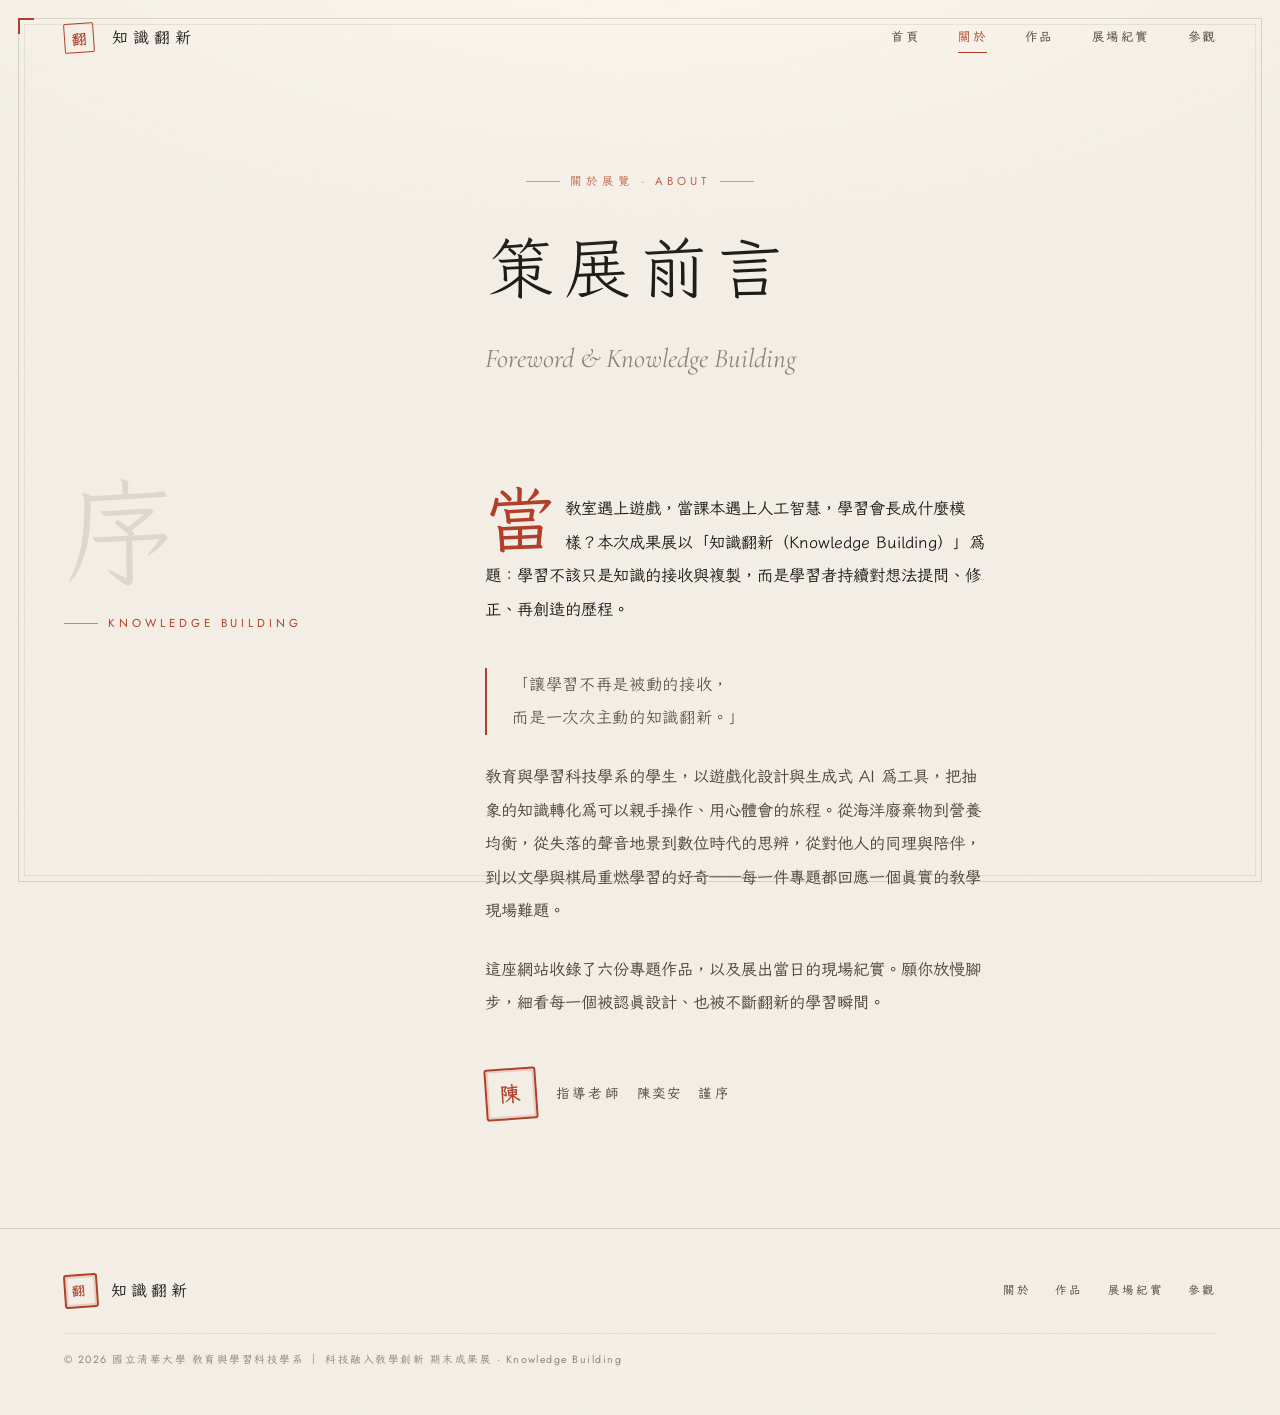
==== about.html @ 681e4fb9 "改版為多頁式網站；主標題改為「知識翻新 Knowledge Building」 單頁 → 多頁：首頁／關於／作品總覽／作品專頁（work.html?id=）／展場紀實／參觀。 共用 styles.cs" ====
<!DOCTYPE html>
<html lang="zh-Hant">
<head>
<meta charset="UTF-8" />
<meta name="viewport" content="width=device-width, initial-scale=1.0" />
<title>關於 ｜ 知識翻新 Knowledge Building</title>
<meta name="description" content="策展前言與「知識翻新（Knowledge Building）」理念 — 國立清華大學 教育與學習科技學系 期末成果展。" />
<meta name="robots" content="noindex, nofollow" />
<meta name="googlebot" content="noindex, nofollow" />
<link rel="preconnect" href="https://fonts.googleapis.com">
<link rel="preconnect" href="https://fonts.gstatic.com" crossorigin>
<link href="https://fonts.googleapis.com/css2?family=Cormorant+Garamond:ital,wght@0,300;0,400;0,500;0,600;1,300;1,400;1,500&family=Jost:wght@300;400;500&family=LXGW+WenKai+TC:wght@300;400;700&display=swap" rel="stylesheet">
<link rel="stylesheet" href="styles.css">
</head>

<body data-page="about">

<nav class="nav" id="nav">
  <a class="nav__brand" href="index.html" aria-label="知識翻新 首頁">
    <span class="nav__mark">翻</span><span class="nav__name">知識翻新</span>
  </a>
  <div class="nav__links">
    <a href="index.html">首頁</a>
    <a href="about.html" class="is-active">關於</a>
    <a href="works.html">作品</a>
    <a href="gallery.html">展場紀實</a>
    <a href="visit.html">參觀</a>
  </div>
</nav>

<main class="subpage">
  <div class="page-head">
    <p class="eyebrow eyebrow--center">關於展覽 · About</p>
    <h1 class="page-head__zh">策展前言</h1>
    <p class="page-head__en">Foreword &amp; Knowledge Building</p>
  </div>

  <section class="section foreword">
    <div class="foreword__grid">
      <aside class="foreword__aside" data-reveal>
        <div class="num">序</div>
        <p class="eyebrow" style="margin-top:1.8rem">Knowledge Building</p>
      </aside>
      <div class="foreword__body">
        <!-- ✎ 策展前言（由陳奕安老師撰寫，可整段替換） -->
        <p data-reveal>當教室遇上遊戲，當課本遇上人工智慧，學習會長成什麼模樣？本次成果展以「知識翻新（Knowledge Building）」為題：學習不該只是知識的接收與複製，而是學習者持續對想法提問、修正、再創造的歷程。</p>
        <p class="pull" data-reveal data-d="120">「讓學習不再是被動的接收，<br>而是一次次主動的知識翻新。」</p>
        <p data-reveal data-d="160">教育與學習科技學系的學生，以遊戲化設計與生成式 AI 為工具，把抽象的知識轉化為可以親手操作、用心體會的旅程。從海洋廢棄物到營養均衡，從失落的聲音地景到數位時代的思辨，從對他人的同理與陪伴，到以文學與棋局重燃學習的好奇——每一件專題都回應一個真實的教學現場難題。</p>
        <p data-reveal data-d="200">這座網站收錄了六份專題作品，以及展出當日的現場紀實。願你放慢腳步，細看每一個被認真設計、也被不斷翻新的學習瞬間。</p>
        <div class="foreword__sign" data-reveal data-d="240">
          <span class="seal" style="--s:52px">陳</span>
          <span>指導老師　<span class="who">陳奕安</span>　謹序</span>
        </div>
      </div>
    </div>
  </section>
</main>

<footer class="foot">
  <div class="foot__in">
    <a class="foot__brand" href="index.html"><span class="seal" style="--s:34px">翻</span>知識翻新</a>
    <div class="foot__links">
      <a href="about.html">關於</a><a href="works.html">作品</a><a href="gallery.html">展場紀實</a><a href="visit.html">參觀</a>
    </div>
    <div class="foot__copy">© 2026 國立清華大學 教育與學習科技學系 ｜ 科技融入教學創新 期末成果展 · Knowledge Building</div>
  </div>
</footer>

<script src="https://cdn.jsdelivr.net/npm/gsap@3.13.0/dist/gsap.min.js"></script>
<script src="https://cdn.jsdelivr.net/npm/gsap@3.13.0/dist/ScrollTrigger.min.js"></script>
<script src="https://cdn.jsdelivr.net/npm/lenis@1.1.18/dist/lenis.min.js"></script>
<script src="app.js"></script>
</body>
</html>
---- styles.css ----
/* ════════════════════════════════════════════════════
   知識翻新 · Knowledge Building — 共用樣式
   ════════════════════════════════════════════════════ */
:root{
  --paper:        #f4efe6;
  --paper-2:      #ece5d8;
  --paper-3:      #e3dbcb;
  --ink:          #1d1b17;
  --ink-soft:     #4a443b;
  --ink-faint:    #8c8475;
  --cinnabar:     #b0402a;
  --cinnabar-2:   #8f2f1d;
  --line:         rgba(29,27,23,0.14);
  --line-soft:    rgba(29,27,23,0.08);

  --serif:  "LXGW WenKai TC", "Noto Serif TC", "Songti TC", serif;
  --display:"Cormorant Garamond", "LXGW WenKai TC", serif;
  --label:  "Jost", "LXGW WenKai TC", sans-serif;

  --ease: cubic-bezier(.2,.72,.2,1);
  --pad:  clamp(1.4rem, 5vw, 6rem);
}

*{ margin:0; padding:0; box-sizing:border-box; }

html{ scroll-behavior:smooth; scroll-padding-top:6rem; -webkit-font-smoothing:antialiased; text-rendering:optimizeLegibility; }
body{ font-family:var(--serif); background:var(--paper); color:var(--ink); line-height:1.85; overflow-x:hidden; position:relative; }

::selection{ background:var(--cinnabar); color:var(--paper); }
::-webkit-scrollbar{ width:11px; }
::-webkit-scrollbar-track{ background:var(--paper-2); }
::-webkit-scrollbar-thumb{ background:#c5bba8; border:3px solid var(--paper-2); border-radius:20px; }
::-webkit-scrollbar-thumb:hover{ background:var(--cinnabar); }

img{ display:block; max-width:100%; }
a{ color:inherit; text-decoration:none; }
button{ font:inherit; color:inherit; background:none; border:none; cursor:pointer; }

/* ── 大氣層 / 裱褙 / 進度 ── */
.atmosphere{ position:fixed; inset:0; pointer-events:none; z-index:1; }
.atmosphere .spotlight{ position:absolute; inset:0;
  background:
    radial-gradient(120% 70% at 50% -10%, rgba(255,250,240,.85), transparent 55%),
    radial-gradient(140% 120% at 50% 50%, transparent 55%, rgba(60,48,32,.13) 100%); }
.atmosphere .grain{ position:absolute; inset:-200%; opacity:.05; mix-blend-mode:multiply;
  background-image:url("data:image/svg+xml,%3Csvg xmlns='http://www.w3.org/2000/svg' width='220' height='220'%3E%3Cfilter id='n'%3E%3CfeTurbulence type='fractalNoise' baseFrequency='0.9' numOctaves='3' stitchTiles='stitch'/%3E%3C/filter%3E%3Crect width='100%25' height='100%25' filter='url(%23n)' opacity='0.5'/%3E%3C/svg%3E"); }

.page-frame{ position:fixed; inset:clamp(.7rem,1.4vw,1.4rem); border:1px solid var(--line); z-index:90; pointer-events:none; }
.page-frame::before{ content:""; position:absolute; inset:5px; border:1px solid var(--line-soft); }
.page-frame::after{ content:""; position:absolute; top:-1px; left:-1px; width:14px; height:14px; border-top:2px solid var(--cinnabar); border-left:2px solid var(--cinnabar); }

.progress{ position:fixed; top:0; left:0; height:2px; width:0%; background:var(--cinnabar); z-index:120; transition:width .1s linear; }

/* ── 印章 ── */
.seal{ display:inline-grid; place-items:center; width:var(--s,58px); height:var(--s,58px);
  border:2px solid var(--cinnabar); border-radius:3px; color:var(--cinnabar);
  font-family:var(--serif); font-weight:600; font-size:calc(var(--s,58px)*.4); line-height:1;
  transform:rotate(-4deg); box-shadow:inset 0 0 0 2px rgba(176,64,42,.18); }

/* ── 共用排版 ── */
.eyebrow{ font-family:var(--label); font-weight:400; font-size:.72rem; letter-spacing:.34em; text-transform:uppercase;
  color:var(--cinnabar); display:inline-flex; align-items:center; gap:.9em; }
.eyebrow::before{ content:""; width:34px; height:1px; background:var(--cinnabar); opacity:.6; }
.eyebrow--center{ justify-content:center; }
.eyebrow--center::after{ content:""; width:34px; height:1px; background:var(--cinnabar); opacity:.6; }

.section{ position:relative; z-index:2; padding-inline:var(--pad); }
.sec-head__zh{ font-family:var(--serif); font-weight:300; font-size:clamp(2rem,5vw,3.6rem); letter-spacing:.16em; line-height:1.2; margin-top:.6rem; }
.sec-head__en{ font-family:var(--display); font-style:italic; font-weight:400; font-size:clamp(1rem,2vw,1.5rem); color:var(--ink-faint); letter-spacing:.04em; margin-top:.2rem; }

/* ── 導覽列 ── */
.nav{ position:fixed; top:0; left:0; right:0; z-index:100; display:flex; align-items:center; justify-content:space-between;
  padding:1.4rem clamp(1.6rem,5vw,4.5rem); transition:padding .5s var(--ease), background .5s var(--ease), box-shadow .5s var(--ease); }
.nav.scrolled{ padding-block:.85rem; background:rgba(244,239,230,.82); backdrop-filter:blur(12px) saturate(1.2); box-shadow:0 1px 0 var(--line); }
.nav__brand{ display:flex; align-items:center; gap:.85rem; }
.nav__mark{ width:30px; height:30px; border:1.5px solid var(--cinnabar); border-radius:2px; display:grid; place-items:center;
  color:var(--cinnabar); font-family:var(--serif); font-weight:600; font-size:.95rem; transform:rotate(-4deg); }
.nav__name{ font-family:var(--serif); font-weight:500; letter-spacing:.3em; font-size:1rem; padding-left:.3em; }
.nav__links{ display:flex; gap:2.4rem; }
.nav__links a{ font-family:var(--label); font-weight:400; font-size:.78rem; letter-spacing:.18em; color:var(--ink-soft); position:relative; padding:.3em 0; transition:color .35s; }
.nav__links a::after{ content:""; position:absolute; left:0; bottom:0; height:1px; width:0; background:var(--cinnabar); transition:width .4s var(--ease); }
.nav__links a:hover{ color:var(--cinnabar); }
.nav__links a:hover::after,
.nav__links a.is-active::after{ width:100%; }
.nav__links a.is-active{ color:var(--cinnabar); }
/* 深色頁的導覽列 */
.nav--on-dark .nav__name, .nav--on-dark .nav__links a{ color:rgba(244,239,230,.82); }
.nav--on-dark.scrolled{ background:rgba(22,18,12,.7); box-shadow:0 1px 0 rgba(244,239,230,.12); }

/* ════════════════════════════════════════════════════
   入口 / HERO（首頁）
   ════════════════════════════════════════════════════ */
.hero{ position:relative; z-index:2; min-height:100vh; display:flex; flex-direction:column; justify-content:center; align-items:center; text-align:center; padding:8rem var(--pad) 6rem; }
.hero__year{ position:absolute; top:50%; left:50%; transform:translate(-50%,-54%); font-family:var(--display); font-weight:300; font-size:min(46vw,40rem); color:var(--ink); opacity:.038; line-height:1; letter-spacing:-.02em; pointer-events:none; user-select:none; white-space:nowrap; }
.hero__inner{ position:relative; }
.hero__eyebrow{ margin-bottom:2.4rem; }
.hero__title{ font-family:var(--serif); font-weight:300; font-size:clamp(3.4rem,15vw,12rem); line-height:.96; letter-spacing:.08em; display:flex; justify-content:center; gap:.04em; flex-wrap:wrap; }
.hero__title .char{ display:inline-block; transform:translateY(115%); }
.hero__latin{ font-family:var(--display); font-weight:400; letter-spacing:.42em; font-size:clamp(.85rem,2.2vw,1.4rem); text-transform:uppercase; color:var(--ink-soft); margin-top:1.8rem; padding-left:.42em; }
.hero__rule{ width:1px; height:clamp(36px,6vh,64px); background:var(--line); margin:2.2rem auto 1.6rem; position:relative; }
.hero__rule::after{ content:""; position:absolute; top:0; left:50%; transform:translateX(-50%); width:5px; height:5px; border-radius:50%; background:var(--cinnabar); }
.hero__fullname{ font-family:var(--serif); font-weight:400; font-size:clamp(1rem,2.4vw,1.4rem); letter-spacing:.16em; color:var(--ink); margin-bottom:1.3rem; }
.hero__meta{ font-family:var(--label); font-weight:300; font-size:clamp(.74rem,1.6vw,.92rem); letter-spacing:.22em; color:var(--ink-soft); display:flex; flex-wrap:wrap; justify-content:center; align-items:center; gap:.4em 1.3em; }
.hero__meta .dot{ color:var(--cinnabar); }
.hero__seal{ position:absolute; right:clamp(.5rem,4vw,3rem); bottom:clamp(4rem,10vh,7rem); }
.scroll-hint{ position:absolute; bottom:2.4rem; left:50%; transform:translateX(-50%); font-family:var(--label); font-weight:300; font-size:.66rem; letter-spacing:.3em; text-transform:uppercase; color:var(--ink-faint); display:flex; flex-direction:column; align-items:center; gap:.8rem; }
.scroll-hint span{ width:1px; height:34px; background:var(--ink-faint); position:relative; overflow:hidden; }
.scroll-hint span::after{ content:""; position:absolute; inset:0; background:var(--cinnabar); animation:drip 2.4s var(--ease) infinite; }
@keyframes drip{ 0%{transform:translateY(-100%)} 50%{transform:translateY(0)} 100%{transform:translateY(100%)} }

.hero [data-load]{ opacity:0; transform:translateY(22px); animation:rise 1.2s var(--ease) forwards; }
.hero .hero__title .char{ animation:charRise 1.1s var(--ease) forwards; }
.hero__eyebrow{ animation-delay:.15s; }
.hero__title .char:nth-child(1){ animation-delay:.42s; }
.hero__title .char:nth-child(2){ animation-delay:.54s; }
.hero__title .char:nth-child(3){ animation-delay:.66s; }
.hero__title .char:nth-child(4){ animation-delay:.78s; }
.hero__latin{ animation-delay:.95s; }
.hero__rule{ animation-delay:1.1s; }
.hero__fullname{ animation-delay:1.2s; }
.hero__meta{ animation-delay:1.32s; }
.hero__seal{ animation-delay:1.55s; }
.scroll-hint{ animation-delay:1.8s; }
@keyframes rise{ to{ opacity:1; transform:none; } }
@keyframes charRise{ to{ transform:translateY(0); } }

/* ════════════════════════════════════════════════════
   首頁 · 站內導覽（章節索引 + 精選）
   ════════════════════════════════════════════════════ */
.home-index{ max-width:1180px; margin:0 auto; padding:clamp(5rem,12vh,9rem) var(--pad); }
.home-index__list{ border-top:1px solid var(--line); }
.idx{ display:grid; grid-template-columns:auto 1fr auto; align-items:center; gap:clamp(1rem,4vw,3rem); padding:clamp(1.6rem,4vh,2.6rem) .4rem; border-bottom:1px solid var(--line); transition:padding-left .4s var(--ease); }
.idx:hover{ padding-left:1.6rem; }
.idx__no{ font-family:var(--display); font-style:italic; font-size:clamp(1.1rem,2vw,1.5rem); color:var(--cinnabar); opacity:.8; }
.idx__zh{ font-family:var(--serif); font-weight:500; font-size:clamp(1.6rem,4vw,2.6rem); letter-spacing:.06em; }
.idx__zh small{ display:block; font-family:var(--display); font-style:italic; font-weight:400; font-size:.5em; color:var(--ink-faint); letter-spacing:.02em; margin-top:.2em; }
.idx__go{ font-family:var(--label); font-size:.72rem; letter-spacing:.24em; text-transform:uppercase; color:var(--ink-faint); display:inline-flex; align-items:center; gap:.6em; transition:color .35s, gap .35s; white-space:nowrap; }
.idx:hover .idx__go{ color:var(--cinnabar); gap:1.1em; }

/* ════════════════════════════════════════════════════
   子頁通用頁首
   ════════════════════════════════════════════════════ */
.subpage{ padding-top:clamp(6rem,12vh,8rem); }
.page-head{ max-width:1280px; margin:0 auto; padding:clamp(2rem,6vh,4.5rem) var(--pad) clamp(2.5rem,7vh,5rem); text-align:center; }
.page-head .eyebrow{ justify-content:center; }
.page-head__zh{ font-family:var(--serif); font-weight:300; font-size:clamp(2.4rem,6vw,4.2rem); letter-spacing:.14em; margin-top:.8rem; }
.page-head__en{ font-family:var(--display); font-style:italic; font-size:clamp(1.1rem,2.2vw,1.7rem); color:var(--ink-faint); margin-top:.3rem; }

/* ════════════════════════════════════════════════════
   裱框（作品總覽 / 專頁共用）
   ════════════════════════════════════════════════════ */
.artwork{ position:relative; }
.frame{ position:relative; background:linear-gradient(150deg,#2b2620,#191510); padding:clamp(8px,1vw,14px); border-radius:1px;
  box-shadow:0 1px 0 rgba(255,255,255,.06) inset, 0 .4px 2px rgba(0,0,0,.4), 0 36px 60px -28px rgba(40,28,16,.55), 0 10px 24px -18px rgba(40,28,16,.4);
  transition:transform .8s var(--ease), box-shadow .8s var(--ease); }
.frame::after{ content:""; position:absolute; inset:0; pointer-events:none; z-index:3;
  background:linear-gradient(125deg, rgba(255,255,255,.12) 0%, transparent 20%, transparent 80%, rgba(255,255,255,.05) 100%); }
.mat{ background:radial-gradient(140% 120% at 50% 0%, #fbf7ef, #efe8db); padding:clamp(12px,1.6vw,26px); border-radius:1px;
  box-shadow:0 0 0 1px rgba(0,0,0,.05) inset, 0 2px 5px rgba(60,45,25,.14) inset, 0 14px 22px -16px rgba(60,45,25,.3) inset; }
.canvas{ position:relative; overflow:hidden; box-shadow:0 1px 3px rgba(0,0,0,.22), 0 0 0 1px rgba(0,0,0,.06); }
.canvas img{ display:block; width:100%; height:auto; }
.artwork--zoom{ cursor:zoom-in; }
.artwork__hint{ position:absolute; left:50%; bottom:clamp(14px,2vw,30px); transform:translateX(-50%); z-index:4;
  font-family:var(--label); font-size:.62rem; letter-spacing:.24em; text-transform:uppercase; color:var(--ink);
  background:rgba(251,247,239,.86); border:1px solid var(--line); padding:.5em 1em; border-radius:30px;
  opacity:0; transition:opacity .5s var(--ease); pointer-events:none; backdrop-filter:blur(4px); }
.artwork:hover .frame{ transform:translateY(-8px); box-shadow:0 1px 0 rgba(255,255,255,.06) inset, 0 .4px 2px rgba(0,0,0,.4), 0 54px 80px -30px rgba(40,28,16,.6), 0 18px 34px -20px rgba(40,28,16,.45); }
.artwork:hover .artwork__hint{ opacity:1; }

/* 標籤 */
.label__no{ font-family:var(--display); font-weight:300; font-size:clamp(2.2rem,5vw,3.6rem); line-height:1; color:var(--cinnabar); opacity:.85; }
.label__no small{ font-family:var(--label); font-size:.8rem; letter-spacing:.2em; vertical-align:super; opacity:.7; }
.label__title{ font-family:var(--serif); font-weight:500; font-size:clamp(1.5rem,3vw,2.2rem); letter-spacing:.04em; margin:.9rem 0 .25rem; }
.label__en{ font-family:var(--display); font-style:italic; font-weight:400; font-size:clamp(1rem,1.6vw,1.25rem); color:var(--ink-faint); margin-bottom:1.4rem; }
.label__meta{ list-style:none; border-top:1px solid var(--line); padding-top:1.2rem; margin-bottom:1.4rem; display:grid; gap:.55rem; }
.label__meta li{ display:grid; grid-template-columns:5.5em 1fr; gap:1rem; align-items:baseline; font-size:.94rem; color:var(--ink-soft); }
.label__meta .k{ font-family:var(--label); font-weight:400; font-size:.68rem; letter-spacing:.2em; text-transform:uppercase; color:var(--ink-faint); }
.label__meta .v{ font-family:var(--serif); letter-spacing:.02em; }
.label__desc{ font-size:1rem; line-height:1.95; color:var(--ink-soft); }

/* ════════════════════════════════════════════════════
   作品總覽（works.html）
   ════════════════════════════════════════════════════ */
.works-grid{ max-width:1280px; margin:0 auto; padding:0 var(--pad) clamp(5rem,12vh,9rem);
  display:grid; grid-template-columns:repeat(auto-fill,minmax(min(100%,300px),1fr)); gap:clamp(2.2rem,4.5vw,4rem) clamp(2rem,4vw,3.5rem); }
.work-card{ display:block; }
.work-card .frame{ transition:transform .6s var(--ease), box-shadow .6s var(--ease); }
.work-card:hover .frame{ transform:translateY(-10px); box-shadow:0 1px 0 rgba(255,255,255,.06) inset, 0 .4px 2px rgba(0,0,0,.4), 0 54px 80px -30px rgba(40,28,16,.6), 0 18px 34px -20px rgba(40,28,16,.45); }
.work-card__cap{ margin-top:1.4rem; display:flex; gap:1rem; align-items:baseline; }
.work-card__no{ font-family:var(--display); font-style:italic; font-size:1.4rem; color:var(--cinnabar); opacity:.8; line-height:1; flex:none; }
.work-card__title{ font-family:var(--serif); font-weight:500; font-size:clamp(1.1rem,1.6vw,1.35rem); letter-spacing:.03em; line-height:1.45; }
.work-card__team{ font-family:var(--label); font-size:.72rem; letter-spacing:.12em; color:var(--ink-faint); margin-top:.3em; }
.work-card__en{ font-family:var(--display); font-style:italic; color:var(--ink-faint); font-size:.95rem; margin-top:.15em; }

/* ════════════════════════════════════════════════════
   作品專頁（work.html）
   ════════════════════════════════════════════════════ */
.work{ max-width:1180px; margin:0 auto; padding:clamp(1rem,3vh,2rem) var(--pad) clamp(3rem,7vh,5rem);
  display:grid; grid-template-columns:minmax(0,460px) 1fr; gap:clamp(2.5rem,6vw,6rem); align-items:start; }
.work__media{ position:sticky; top:clamp(6rem,12vh,8rem); }
.work__body{ padding-top:.5rem; }
.work__desc{ font-size:clamp(1.02rem,1.2vw,1.18rem); line-height:2.05; color:var(--ink-soft); margin-top:.4rem; }
.work__pull{ font-family:var(--serif); font-weight:300; font-size:clamp(1.2rem,2vw,1.6rem); line-height:1.7; color:var(--ink); margin:1.8rem 0; padding-left:1.4rem; border-left:2px solid var(--cinnabar); }
.work-nav{ max-width:1180px; margin:0 auto; padding:clamp(2rem,5vh,3.5rem) var(--pad) clamp(5rem,11vh,8rem); border-top:1px solid var(--line);
  display:flex; align-items:center; justify-content:space-between; gap:1rem; font-family:var(--label); }
.work-nav a{ display:inline-flex; flex-direction:column; gap:.3em; font-size:.72rem; letter-spacing:.18em; text-transform:uppercase; color:var(--ink-faint); transition:color .35s; }
.work-nav a:hover{ color:var(--cinnabar); }
.work-nav a b{ font-family:var(--serif); font-weight:500; font-size:1rem; letter-spacing:.04em; text-transform:none; color:var(--ink); }
.work-nav a:hover b{ color:var(--cinnabar); }
.work-nav__next{ text-align:right; }
.work-nav__home{ font-size:.72rem; letter-spacing:.2em; text-transform:uppercase; color:var(--ink-faint); }

/* ════════════════════════════════════════════════════
   展場紀實 / 膠卷放映廳（gallery.html）
   ════════════════════════════════════════════════════ */
.reel{ position:relative; z-index:2; background:#16120c; color:var(--paper); }
.reel__intro{ position:relative; z-index:2; text-align:center; padding-block:clamp(2rem,5vh,4rem); }
.reel__intro .eyebrow{ color:#e2a877; }
.reel__intro .eyebrow::before, .reel__intro .eyebrow::after{ background:#e2a877; opacity:.7; }
.reel__intro .sec-head__zh{ color:var(--paper); }
.docu__count{ font-family:var(--display); font-style:italic; color:rgba(244,239,230,.5); font-size:clamp(1rem,2vw,1.4rem); margin-top:.6rem; }

.reel__stage{ position:relative; height:100vh; overflow:hidden; display:flex; flex-direction:column; justify-content:center; }
.reel__stage::before{ content:""; position:absolute; inset:0; z-index:1; pointer-events:none;
  background:
    radial-gradient(75% 50% at 50% 44%, rgba(255,226,176,.10), transparent 62%),
    radial-gradient(125% 120% at 50% 50%, transparent 50%, rgba(0,0,0,.72) 100%); }
.reel__stage::after{ content:""; position:absolute; inset:0; z-index:6; pointer-events:none; opacity:.06; mix-blend-mode:screen;
  background-image:url("data:image/svg+xml,%3Csvg xmlns='http://www.w3.org/2000/svg' width='180' height='180'%3E%3Cfilter id='n'%3E%3CfeTurbulence type='fractalNoise' baseFrequency='0.9' numOctaves='2'/%3E%3C/filter%3E%3Crect width='100%25' height='100%25' filter='url(%23n)'/%3E%3C/svg%3E"); }
.reel__rows{ position:relative; z-index:2; display:flex; flex-direction:column; gap:clamp(.6rem,1.4vh,1.3rem); }
.reel__strip{ display:flex; align-items:center; gap:clamp(.7rem,1.5vw,1.4rem); height:clamp(140px,21vh,240px); padding-inline:50vw; will-change:transform; }
.reel__strip:nth-child(2){ height:clamp(155px,24vh,270px); }
.cell{ position:relative; height:100%; flex:none; padding:0; cursor:zoom-in; background:#000; border:1px solid rgba(244,239,230,.16);
  box-shadow:0 20px 44px -20px rgba(0,0,0,.85); transform-origin:center center; will-change:transform,opacity; }
.cell img{ display:block; height:100%; width:auto; max-width:none; }
.cell::after{ content:attr(data-no); position:absolute; left:7px; bottom:6px; z-index:2; font-family:var(--label); font-size:.5rem; letter-spacing:.12em;
  color:rgba(244,239,230,.85); background:rgba(0,0,0,.45); padding:.2em .5em; opacity:0; transition:opacity .35s; }
.cell:hover::after{ opacity:1; }
.reel__perf{ position:absolute; left:-2vw; right:-2vw; height:clamp(16px,2.3vh,24px); z-index:5; pointer-events:none;
  background:linear-gradient(#0e0b07,#060402); box-shadow:0 0 18px rgba(0,0,0,.6); overflow:hidden; }
.reel__perf i{ position:absolute; inset:0; background-image:radial-gradient(circle, rgba(244,239,230,.5) 0 26%, transparent 30%);
  background-size:28px 100%; background-position:0 50%; background-repeat:repeat-x; }
.reel__perf--top{ top:0; }
.reel__perf--bottom{ bottom:0; }
.reel__hud{ position:absolute; left:0; right:0; bottom:clamp(2rem,5vh,3.4rem); z-index:7; display:flex; flex-direction:column; align-items:center; gap:.7rem; pointer-events:none; }
.reel__now{ font-family:var(--label); font-size:.62rem; letter-spacing:.34em; text-transform:uppercase; color:#e2a877; display:inline-flex; align-items:center; gap:.7em; }
.reel__now::before{ content:""; width:6px; height:6px; border-radius:50%; background:var(--cinnabar); box-shadow:0 0 8px var(--cinnabar); animation:pulse 1.8s ease-in-out infinite; }
@keyframes pulse{ 0%,100%{opacity:1} 50%{opacity:.25} }
.reel__counter{ font-family:var(--display); font-style:italic; font-size:clamp(1.1rem,2.2vw,1.6rem); color:var(--paper); letter-spacing:.04em; }
.reel__bar{ width:min(40vw,300px); height:2px; background:rgba(244,239,230,.18); position:relative; overflow:hidden; }
.reel__bar i{ position:absolute; left:0; top:0; height:100%; width:6%; background:var(--cinnabar); }
.reel-tail{ height:26vh; background:linear-gradient(#16120c, var(--paper)); position:relative; z-index:2; }
.reel.is-fallback .reel__stage{ height:auto; overflow-x:auto; padding-block:4vh; }
.reel.is-fallback .reel__strip{ padding-inline:5vw; }
.reel.is-fallback .cell{ opacity:1 !important; transform:none !important; }
.reel.is-fallback .reel__perf{ display:none; }

/* ════════════════════════════════════════════════════
   參觀資訊（visit.html）
   ════════════════════════════════════════════════════ */
.visit{ position:relative; z-index:2; background:var(--ink); color:var(--paper); padding:clamp(6rem,16vh,10rem) var(--pad) clamp(4rem,9vh,7rem); min-height:80vh; }
.visit__top{ max-width:1280px; margin:0 auto clamp(3.5rem,7vh,5.5rem); display:grid; grid-template-columns:1.4fr 1fr; gap:3rem; align-items:end; }
.visit__title{ font-family:var(--serif); font-weight:300; font-size:clamp(2.4rem,6vw,4.6rem); letter-spacing:.1em; line-height:1.1; }
.visit__title em{ font-family:var(--display); font-style:italic; color:#d98e6f; font-weight:400; }
.visit__sub{ font-family:var(--label); letter-spacing:.22em; font-size:.8rem; color:rgba(244,239,230,.6); text-align:right; }
.visit__grid{ max-width:1280px; margin:0 auto; display:grid; grid-template-columns:repeat(4,1fr); gap:2.5rem; border-top:1px solid rgba(244,239,230,.16); padding-top:clamp(2.5rem,5vh,3.5rem); }
.info h4{ font-family:var(--label); font-weight:400; font-size:.7rem; letter-spacing:.26em; text-transform:uppercase; color:#d98e6f; margin-bottom:1.1rem; }
.info p{ font-size:1rem; line-height:1.9; color:rgba(244,239,230,.86); }
.info p span{ color:rgba(244,239,230,.5); font-size:.9rem; }

/* ════════════════════════════════════════════════════
   關於 / 策展前言（about.html）
   ════════════════════════════════════════════════════ */
.foreword{ padding-block:clamp(2rem,5vh,4rem) clamp(5rem,12vh,9rem); }
.foreword__grid{ max-width:1180px; margin-inline:auto; display:grid; grid-template-columns:minmax(0,.8fr) minmax(0,1.7fr); gap:clamp(2.5rem,6vw,6rem); }
.foreword__aside{ position:relative; }
.foreword__aside .num{ font-family:var(--display); font-weight:300; font-size:clamp(4rem,9vw,8rem); line-height:.8; color:var(--ink); opacity:.1; }
.foreword__body p{ font-size:clamp(1.02rem,1.25vw,1.22rem); line-height:2.05; color:var(--ink-soft); margin-bottom:1.6rem; max-width:50ch; }
.foreword__body p:first-of-type{ color:var(--ink); }
.foreword__body p:first-of-type::first-letter{ font-family:var(--display); font-weight:500; float:left; font-size:4.4rem; line-height:.74; padding:.06em .14em 0 0; color:var(--cinnabar); }
.pull{ font-family:var(--serif); font-weight:300; font-size:clamp(1.4rem,2.6vw,2rem); line-height:1.7; letter-spacing:.04em; color:var(--ink); margin:2.6rem 0; padding-left:1.6rem; border-left:2px solid var(--cinnabar); }
.foreword__sign{ display:flex; align-items:center; gap:1.2rem; margin-top:3rem; font-family:var(--label); letter-spacing:.16em; font-size:.85rem; color:var(--ink-soft); }
.foreword__sign .who{ font-family:var(--serif); font-weight:500; letter-spacing:.08em; }

/* ════════════════════════════════════════════════════
   燈箱
   ════════════════════════════════════════════════════ */
.lightbox{ position:fixed; inset:0; z-index:200; display:flex; align-items:center; justify-content:center; background:rgba(18,15,11,.95);
  opacity:0; visibility:hidden; transition:opacity .45s var(--ease), visibility .45s; padding:clamp(1rem,4vw,3rem); backdrop-filter:blur(6px); }
.lightbox.open{ opacity:1; visibility:visible; }
.lightbox__fig{ display:flex; flex-direction:column; align-items:center; gap:1.1rem; max-width:100%; max-height:100%; }
.lightbox__img{ max-width:min(92vw,1500px); max-height:80vh; width:auto; height:auto; object-fit:contain; background:#fff; padding:clamp(6px,.8vw,12px);
  box-shadow:0 40px 80px -30px rgba(0,0,0,.8); transform:scale(.97); transition:transform .45s var(--ease); }
.lightbox.open .lightbox__img{ transform:scale(1); }
.lightbox__cap{ font-family:var(--label); letter-spacing:.22em; font-size:.74rem; text-transform:uppercase; color:rgba(244,239,230,.72); text-align:center; }
.lightbox__cap b{ font-family:var(--serif); font-weight:500; letter-spacing:.06em; text-transform:none; color:var(--paper); }
.lightbox__btn{ position:absolute; top:50%; transform:translateY(-50%); width:54px; height:54px; border-radius:50%; display:grid; place-items:center;
  color:var(--paper); border:1px solid rgba(244,239,230,.25); font-size:1.6rem; line-height:1; transition:background .3s, border-color .3s; backdrop-filter:blur(4px); }
.lightbox__btn:hover{ background:var(--cinnabar); border-color:var(--cinnabar); }
.lightbox__prev{ left:clamp(.6rem,3vw,2.5rem); }
.lightbox__next{ right:clamp(.6rem,3vw,2.5rem); }
.lightbox__close{ position:absolute; top:clamp(1rem,3vw,2rem); right:clamp(1rem,3vw,2rem); width:48px; height:48px; border-radius:50%; display:grid; place-items:center;
  color:var(--paper); border:1px solid rgba(244,239,230,.25); font-size:1.5rem; transition:background .3s,border-color .3s,transform .3s; }
.lightbox__close:hover{ background:var(--cinnabar); border-color:var(--cinnabar); transform:rotate(90deg); }

/* ════════════════════════════════════════════════════
   頁尾（共用）
   ════════════════════════════════════════════════════ */
.foot{ position:relative; z-index:2; border-top:1px solid var(--line); }
.foot__in{ max-width:1340px; margin:0 auto; padding:clamp(2.4rem,5vh,3.4rem) var(--pad); display:flex; flex-wrap:wrap; gap:1.2rem 2.5rem; align-items:center; justify-content:space-between; }
.foot__brand{ display:flex; align-items:center; gap:.8rem; font-family:var(--serif); letter-spacing:.26em; }
.foot__links{ display:flex; flex-wrap:wrap; gap:1.5rem; font-family:var(--label); font-size:.72rem; letter-spacing:.18em; text-transform:uppercase; color:var(--ink-soft); }
.foot__links a{ transition:color .35s; }
.foot__links a:hover{ color:var(--cinnabar); }
.foot__copy{ font-family:var(--label); font-size:.66rem; letter-spacing:.14em; color:var(--ink-faint); width:100%; padding-top:1rem; border-top:1px solid var(--line-soft); margin-top:.4rem; }

/* ════════════════════════════════════════════════════
   頁面轉場
   ════════════════════════════════════════════════════ */
.transition{ position:fixed; inset:0; z-index:300; background:var(--ink); display:grid; place-items:center; transform:translateY(-100%); pointer-events:none; }
.transition__mark{ display:flex; flex-direction:column; align-items:center; gap:1rem; opacity:.92; }
.transition__mark .seal{ --s:64px; border-color:#e2a877; color:#e2a877; box-shadow:inset 0 0 0 2px rgba(226,168,119,.2); }
.transition__mark span{ font-family:var(--label); letter-spacing:.4em; font-size:.7rem; text-transform:uppercase; color:rgba(244,239,230,.7); padding-left:.4em; }

/* ── 捲動浮現 ── */
[data-reveal]{ opacity:0; transform:translateY(34px); transition:opacity 1s var(--ease), transform 1s var(--ease); transition-delay:var(--d,0ms); }
[data-reveal].in{ opacity:1; transform:none; }

/* ════════════════════════════════════════════════════
   響應式
   ════════════════════════════════════════════════════ */
@media (max-width:900px){
  .nav__links{ gap:1.3rem; }
  .nav__links a{ font-size:.7rem; letter-spacing:.12em; }
  .foreword__grid{ grid-template-columns:1fr; gap:1.5rem; }
  .work{ grid-template-columns:1fr; gap:2rem; }
  .work__media{ position:static; max-width:440px; margin-inline:auto; }
  .visit__top{ grid-template-columns:1fr; }
  .visit__sub{ text-align:left; }
  .visit__grid{ grid-template-columns:1fr 1fr; gap:2rem; }
  .idx__zh{ font-size:clamp(1.4rem,6vw,2rem); }
}
@media (max-width:560px){
  .nav__name{ display:none; }
  .visit__grid{ grid-template-columns:1fr; }
  .hero__seal{ display:none; }
  .label__meta li{ grid-template-columns:1fr; gap:.1rem; }
  .lightbox__btn{ width:44px; height:44px; }
  .idx{ grid-template-columns:auto 1fr; }
  .idx__go{ display:none; }
}
@media (prefers-reduced-motion:reduce){
  *{ animation:none !important; transition:none !important; }
  [data-reveal]{ opacity:1 !important; transform:none !important; }
  .hero [data-load]{ opacity:1 !important; transform:none !important; }
  .hero__title .char{ transform:none !important; }
  .transition{ display:none !important; }
  html{ scroll-behavior:auto; }
}
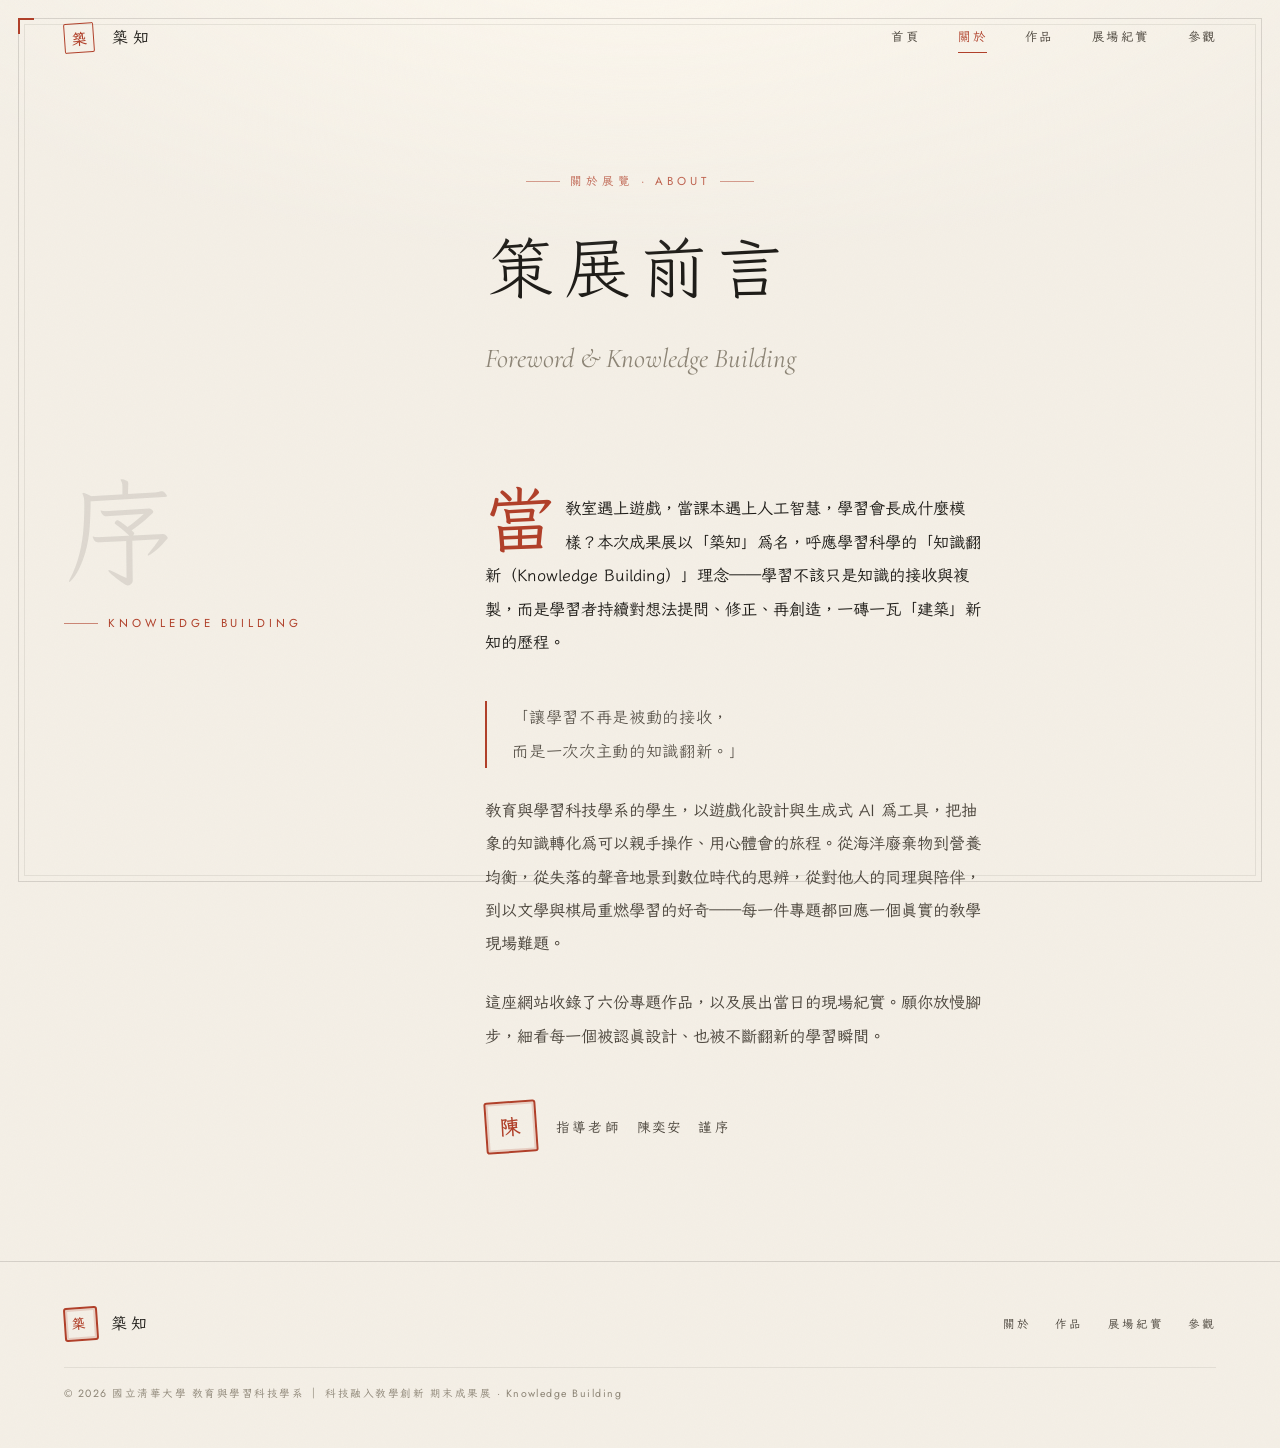
==== commit ccedcbdd: "主標題改為「築知」（Knowledge Building） 由直白的「知識翻新」改為自創雅緻詞「築知」（建築知識＝Knowledge Building）， 更具設計感；印章字改為「築」。導覽、頁尾、各" ====
--- a/about.html
+++ b/about.html
@@ -3,7 +3,7 @@
 <head>
 <meta charset="UTF-8" />
 <meta name="viewport" content="width=device-width, initial-scale=1.0" />
-<title>關於 ｜ 知識翻新 Knowledge Building</title>
+<title>關於 ｜ 築知 Knowledge Building</title>
 <meta name="description" content="策展前言與「知識翻新（Knowledge Building）」理念 — 國立清華大學 教育與學習科技學系 期末成果展。" />
 <meta name="robots" content="noindex, nofollow" />
 <meta name="googlebot" content="noindex, nofollow" />
@@ -16,8 +16,8 @@
 <body data-page="about">
 
 <nav class="nav" id="nav">
-  <a class="nav__brand" href="index.html" aria-label="知識翻新 首頁">
-    <span class="nav__mark">翻</span><span class="nav__name">知識翻新</span>
+  <a class="nav__brand" href="index.html" aria-label="築知 首頁">
+    <span class="nav__mark">築</span><span class="nav__name">築知</span>
   </a>
   <div class="nav__links">
     <a href="index.html">首頁</a>
@@ -43,7 +43,7 @@
       </aside>
       <div class="foreword__body">
         <!-- ✎ 策展前言（由陳奕安老師撰寫，可整段替換） -->
-        <p data-reveal>當教室遇上遊戲，當課本遇上人工智慧，學習會長成什麼模樣？本次成果展以「知識翻新（Knowledge Building）」為題：學習不該只是知識的接收與複製，而是學習者持續對想法提問、修正、再創造的歷程。</p>
+        <p data-reveal>當教室遇上遊戲，當課本遇上人工智慧，學習會長成什麼模樣？本次成果展以「築知」為名，呼應學習科學的「知識翻新（Knowledge Building）」理念——學習不該只是知識的接收與複製，而是學習者持續對想法提問、修正、再創造，一磚一瓦「建築」新知的歷程。</p>
         <p class="pull" data-reveal data-d="120">「讓學習不再是被動的接收，<br>而是一次次主動的知識翻新。」</p>
         <p data-reveal data-d="160">教育與學習科技學系的學生，以遊戲化設計與生成式 AI 為工具，把抽象的知識轉化為可以親手操作、用心體會的旅程。從海洋廢棄物到營養均衡，從失落的聲音地景到數位時代的思辨，從對他人的同理與陪伴，到以文學與棋局重燃學習的好奇——每一件專題都回應一個真實的教學現場難題。</p>
         <p data-reveal data-d="200">這座網站收錄了六份專題作品，以及展出當日的現場紀實。願你放慢腳步，細看每一個被認真設計、也被不斷翻新的學習瞬間。</p>
@@ -58,7 +58,7 @@
 
 <footer class="foot">
   <div class="foot__in">
-    <a class="foot__brand" href="index.html"><span class="seal" style="--s:34px">翻</span>知識翻新</a>
+    <a class="foot__brand" href="index.html"><span class="seal" style="--s:34px">築</span>築知</a>
     <div class="foot__links">
       <a href="about.html">關於</a><a href="works.html">作品</a><a href="gallery.html">展場紀實</a><a href="visit.html">參觀</a>
     </div>
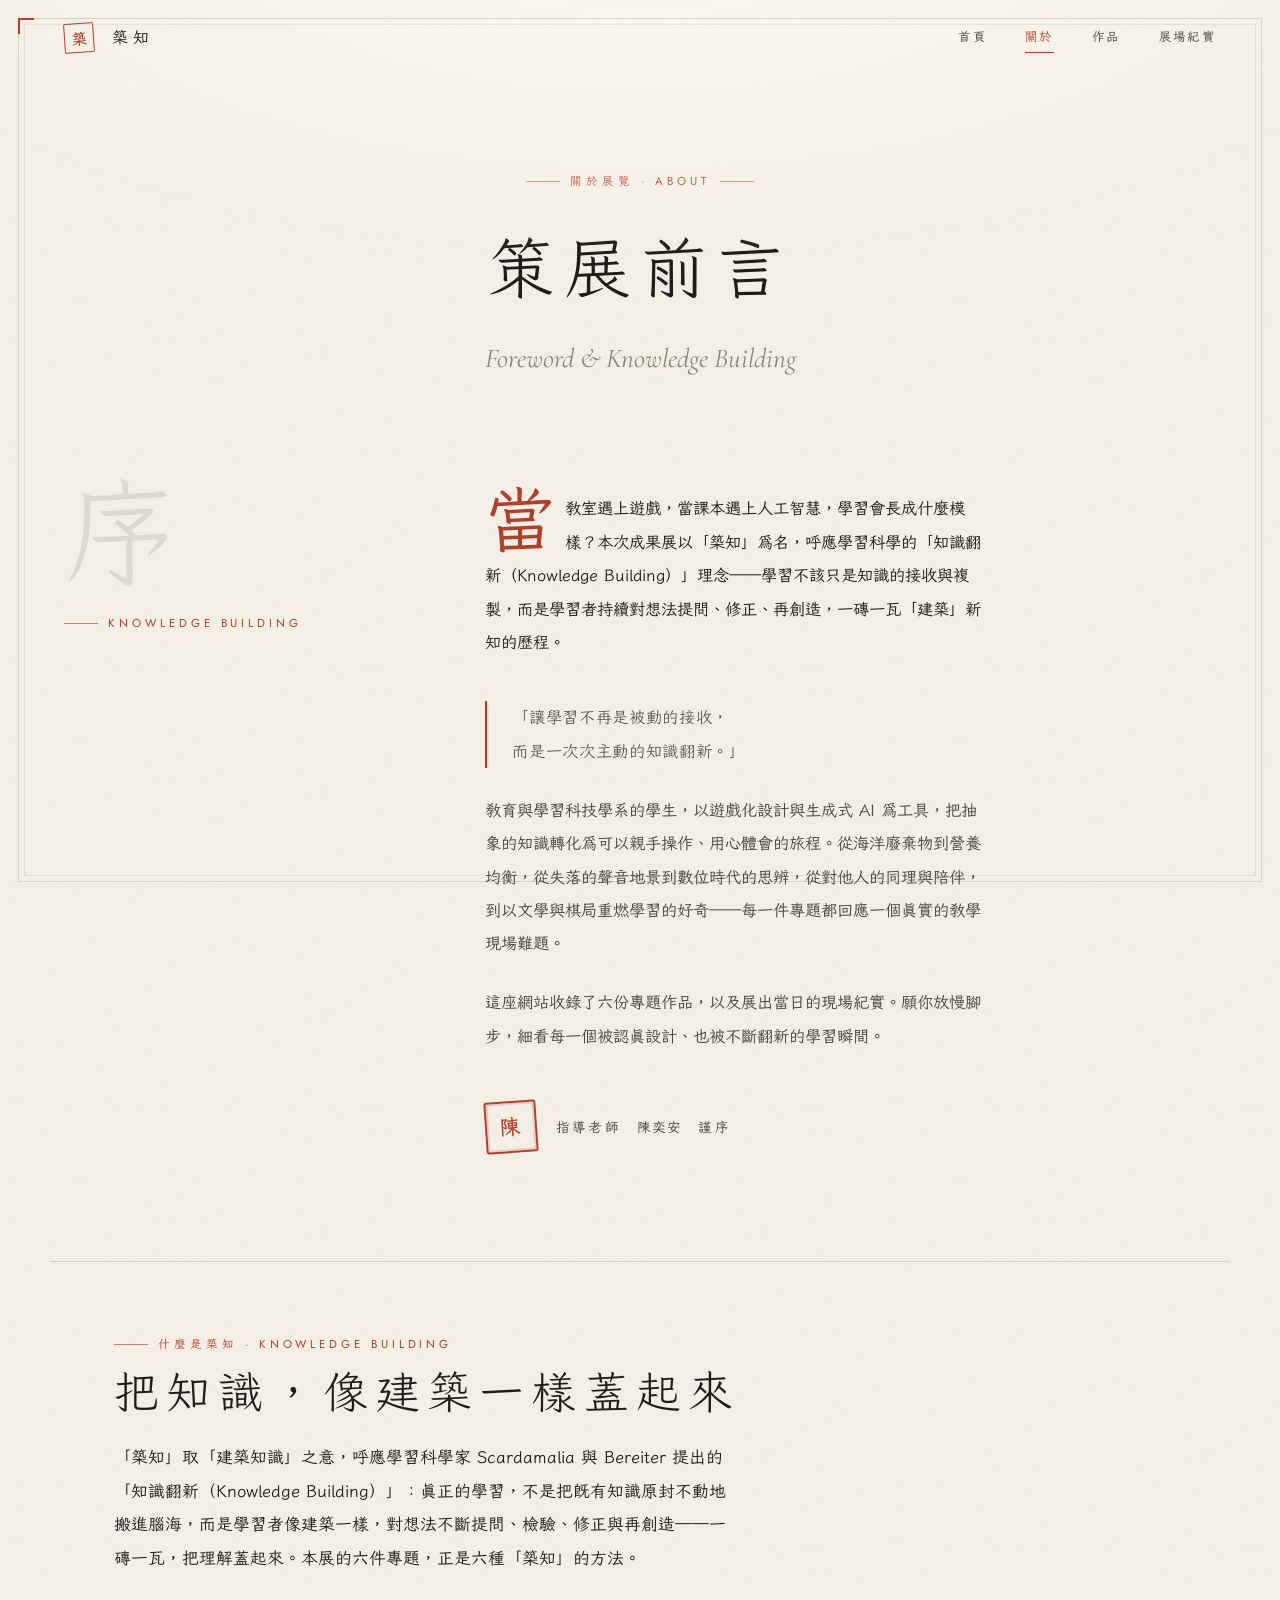
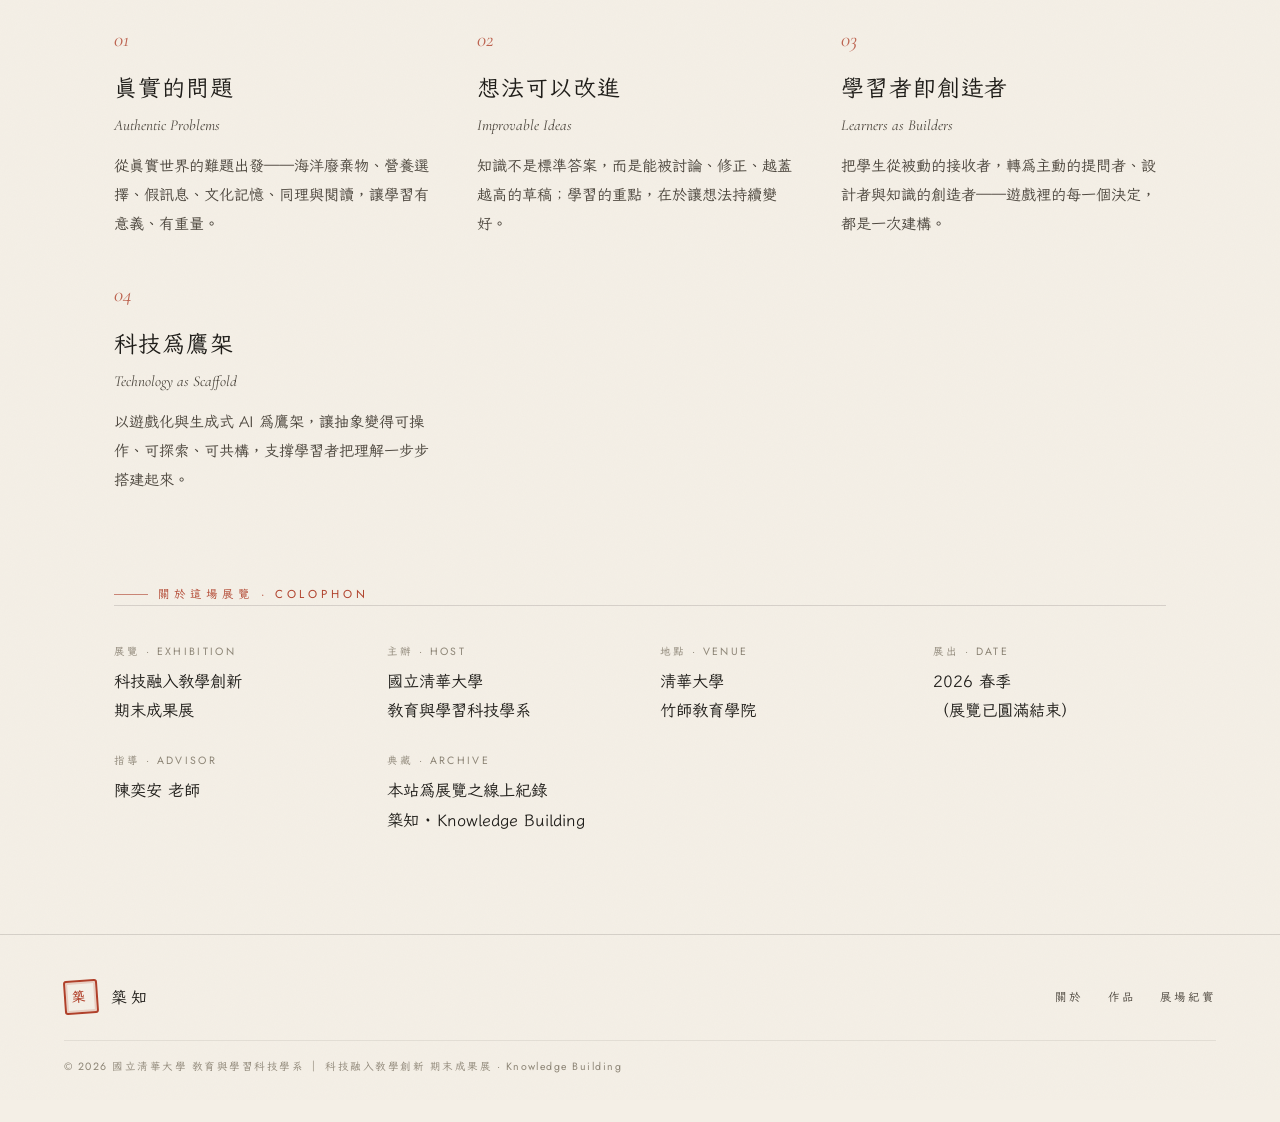
==== commit 6bc6bbe6: "深化內容、典藏化：移除參觀頁、詳述每件作品並扣合「築知」主題 ・展覽已結束 → 移除「參觀」頁與連結，網站轉為線上典藏 ・每件作品專頁新增：引言、教學現場的提問、設計與做法、以及「與『築知』的呼應」區" ====
--- a/about.html
+++ b/about.html
@@ -24,7 +24,7 @@
     <a href="about.html" class="is-active">關於</a>
     <a href="works.html">作品</a>
     <a href="gallery.html">展場紀實</a>
-    <a href="visit.html">參觀</a>
+
   </div>
 </nav>
 
@@ -54,13 +54,59 @@
       </div>
     </div>
   </section>
+
+  <!-- 築知理念 -->
+  <section class="concept" id="concept">
+    <p class="eyebrow" data-reveal>什麼是築知 · Knowledge Building</p>
+    <h2 class="sec-head__zh" style="font-size:clamp(1.8rem,4vw,2.8rem)" data-reveal>把知識，像建築一樣蓋起來</h2>
+    <p class="concept__lead" data-reveal>「築知」取「建築知識」之意，呼應學習科學家 Scardamalia 與 Bereiter 提出的「知識翻新（Knowledge Building）」：真正的學習，不是把既有知識原封不動地搬進腦海，而是學習者像建築一樣，對想法不斷提問、檢驗、修正與再創造——一磚一瓦，把理解蓋起來。本展的六件專題，正是六種「築知」的方法。</p>
+    <div class="concept__grid">
+      <div class="principle" data-reveal>
+        <div class="principle__no">01</div>
+        <h3 class="principle__zh">真實的問題</h3>
+        <p class="principle__en">Authentic Problems</p>
+        <p>從真實世界的難題出發——海洋廢棄物、營養選擇、假訊息、文化記憶、同理與閱讀，讓學習有意義、有重量。</p>
+      </div>
+      <div class="principle" data-reveal data-d="80">
+        <div class="principle__no">02</div>
+        <h3 class="principle__zh">想法可以改進</h3>
+        <p class="principle__en">Improvable Ideas</p>
+        <p>知識不是標準答案，而是能被討論、修正、越蓋越高的草稿；學習的重點，在於讓想法持續變好。</p>
+      </div>
+      <div class="principle" data-reveal data-d="160">
+        <div class="principle__no">03</div>
+        <h3 class="principle__zh">學習者即創造者</h3>
+        <p class="principle__en">Learners as Builders</p>
+        <p>把學生從被動的接收者，轉為主動的提問者、設計者與知識的創造者——遊戲裡的每一個決定，都是一次建構。</p>
+      </div>
+      <div class="principle" data-reveal data-d="240">
+        <div class="principle__no">04</div>
+        <h3 class="principle__zh">科技為鷹架</h3>
+        <p class="principle__en">Technology as Scaffold</p>
+        <p>以遊戲化與生成式 AI 為鷹架，讓抽象變得可操作、可探索、可共構，支撐學習者把理解一步步搭建起來。</p>
+      </div>
+    </div>
+  </section>
+
+  <!-- 展覽資訊 / 版本記 -->
+  <section class="colophon">
+    <p class="eyebrow" data-reveal>關於這場展覽 · Colophon</p>
+    <div class="colophon__grid" data-reveal>
+      <div><span class="k">展覽 · Exhibition</span><span class="v">科技融入教學創新<br>期末成果展</span></div>
+      <div><span class="k">主辦 · Host</span><span class="v">國立清華大學<br>教育與學習科技學系</span></div>
+      <div><span class="k">地點 · Venue</span><span class="v">清華大學<br>竹師教育學院</span></div>
+      <div><span class="k">展出 · Date</span><span class="v">2026 春季<br>（展覽已圓滿結束）</span></div>
+      <div><span class="k">指導 · Advisor</span><span class="v">陳奕安 老師</span></div>
+      <div><span class="k">典藏 · Archive</span><span class="v">本站為展覽之線上紀錄<br>築知 · Knowledge Building</span></div>
+    </div>
+  </section>
 </main>
 
 <footer class="foot">
   <div class="foot__in">
     <a class="foot__brand" href="index.html"><span class="seal" style="--s:34px">築</span>築知</a>
     <div class="foot__links">
-      <a href="about.html">關於</a><a href="works.html">作品</a><a href="gallery.html">展場紀實</a><a href="visit.html">參觀</a>
+      <a href="about.html">關於</a><a href="works.html">作品</a><a href="gallery.html">展場紀實</a>
     </div>
     <div class="foot__copy">© 2026 國立清華大學 教育與學習科技學系 ｜ 科技融入教學創新 期末成果展 · Knowledge Building</div>
   </div>
--- a/styles.css
+++ b/styles.css
@@ -209,6 +209,31 @@
 .work-nav a:hover b{ color:var(--cinnabar); }
 .work-nav__next{ text-align:right; }
 .work-nav__home{ font-size:.72rem; letter-spacing:.2em; text-transform:uppercase; color:var(--ink-faint); }
+.work__quote{ font-family:var(--serif); font-weight:300; font-size:clamp(1.2rem,2vw,1.55rem); line-height:1.6; color:var(--cinnabar); margin:1.1rem 0 1.5rem; }
+.work__lead{ font-size:clamp(1.05rem,1.25vw,1.22rem); line-height:2; color:var(--ink); margin:1.5rem 0; }
+.work__sec{ margin:1.8rem 0; }
+.work__sec h2,
+.work__building h2{ font-family:var(--label); font-weight:400; font-size:.7rem; letter-spacing:.24em; text-transform:uppercase; color:var(--cinnabar); margin-bottom:.7rem; display:flex; align-items:center; gap:.8em; }
+.work__sec h2::before{ content:""; width:22px; height:1px; background:var(--cinnabar); opacity:.6; }
+.work__sec p{ font-size:1rem; line-height:1.95; color:var(--ink-soft); }
+.work__building{ display:flex; gap:1.3rem; align-items:flex-start; margin-top:2.4rem; padding:clamp(1.4rem,2.5vw,2rem);
+  background:linear-gradient(180deg, rgba(176,64,42,.06), rgba(176,64,42,.02)); border:1px solid rgba(176,64,42,.2); border-radius:2px; }
+.work__building .seal{ flex:none; }
+.work__building h2{ margin-bottom:.5rem; }
+.work__building p{ font-size:1rem; line-height:1.95; color:var(--ink); }
+
+/* 關於頁：築知理念 + 版本記 */
+.concept{ max-width:1180px; margin:0 auto; padding:clamp(3rem,7vh,5rem) var(--pad) clamp(2rem,5vh,4rem); border-top:1px solid var(--line); }
+.concept__lead{ max-width:62ch; font-size:clamp(1.05rem,1.3vw,1.25rem); line-height:2; color:var(--ink); margin:1.4rem 0 0; }
+.concept__grid{ display:grid; grid-template-columns:repeat(auto-fit,minmax(min(100%,240px),1fr)); gap:clamp(1.6rem,3vw,2.6rem); margin-top:clamp(2.5rem,5vh,3.5rem); }
+.principle__no{ font-family:var(--display); font-style:italic; font-size:1.3rem; color:var(--cinnabar); opacity:.8; }
+.principle__zh{ font-family:var(--serif); font-weight:500; font-size:clamp(1.2rem,1.8vw,1.45rem); letter-spacing:.04em; margin:.5rem 0 .1rem; }
+.principle__en{ font-family:var(--display); font-style:italic; color:var(--ink-faint); font-size:.95rem; margin-bottom:.7rem; }
+.principle p{ font-size:.95rem; line-height:1.9; color:var(--ink-soft); }
+.colophon{ max-width:1180px; margin:0 auto; padding:clamp(2rem,4vh,3rem) var(--pad) clamp(5rem,11vh,8rem); }
+.colophon__grid{ border-top:1px solid var(--line); display:grid; grid-template-columns:repeat(auto-fit,minmax(min(100%,200px),1fr)); gap:1.6rem 2.5rem; padding-top:clamp(2rem,4vh,3rem); }
+.colophon__grid .k{ font-family:var(--label); font-weight:400; font-size:.66rem; letter-spacing:.22em; text-transform:uppercase; color:var(--ink-faint); display:block; margin-bottom:.5em; }
+.colophon__grid .v{ font-family:var(--serif); font-size:1.02rem; color:var(--ink); line-height:1.6; }
 
 /* ════════════════════════════════════════════════════
    展場紀實 / 膠卷放映廳（gallery.html）
